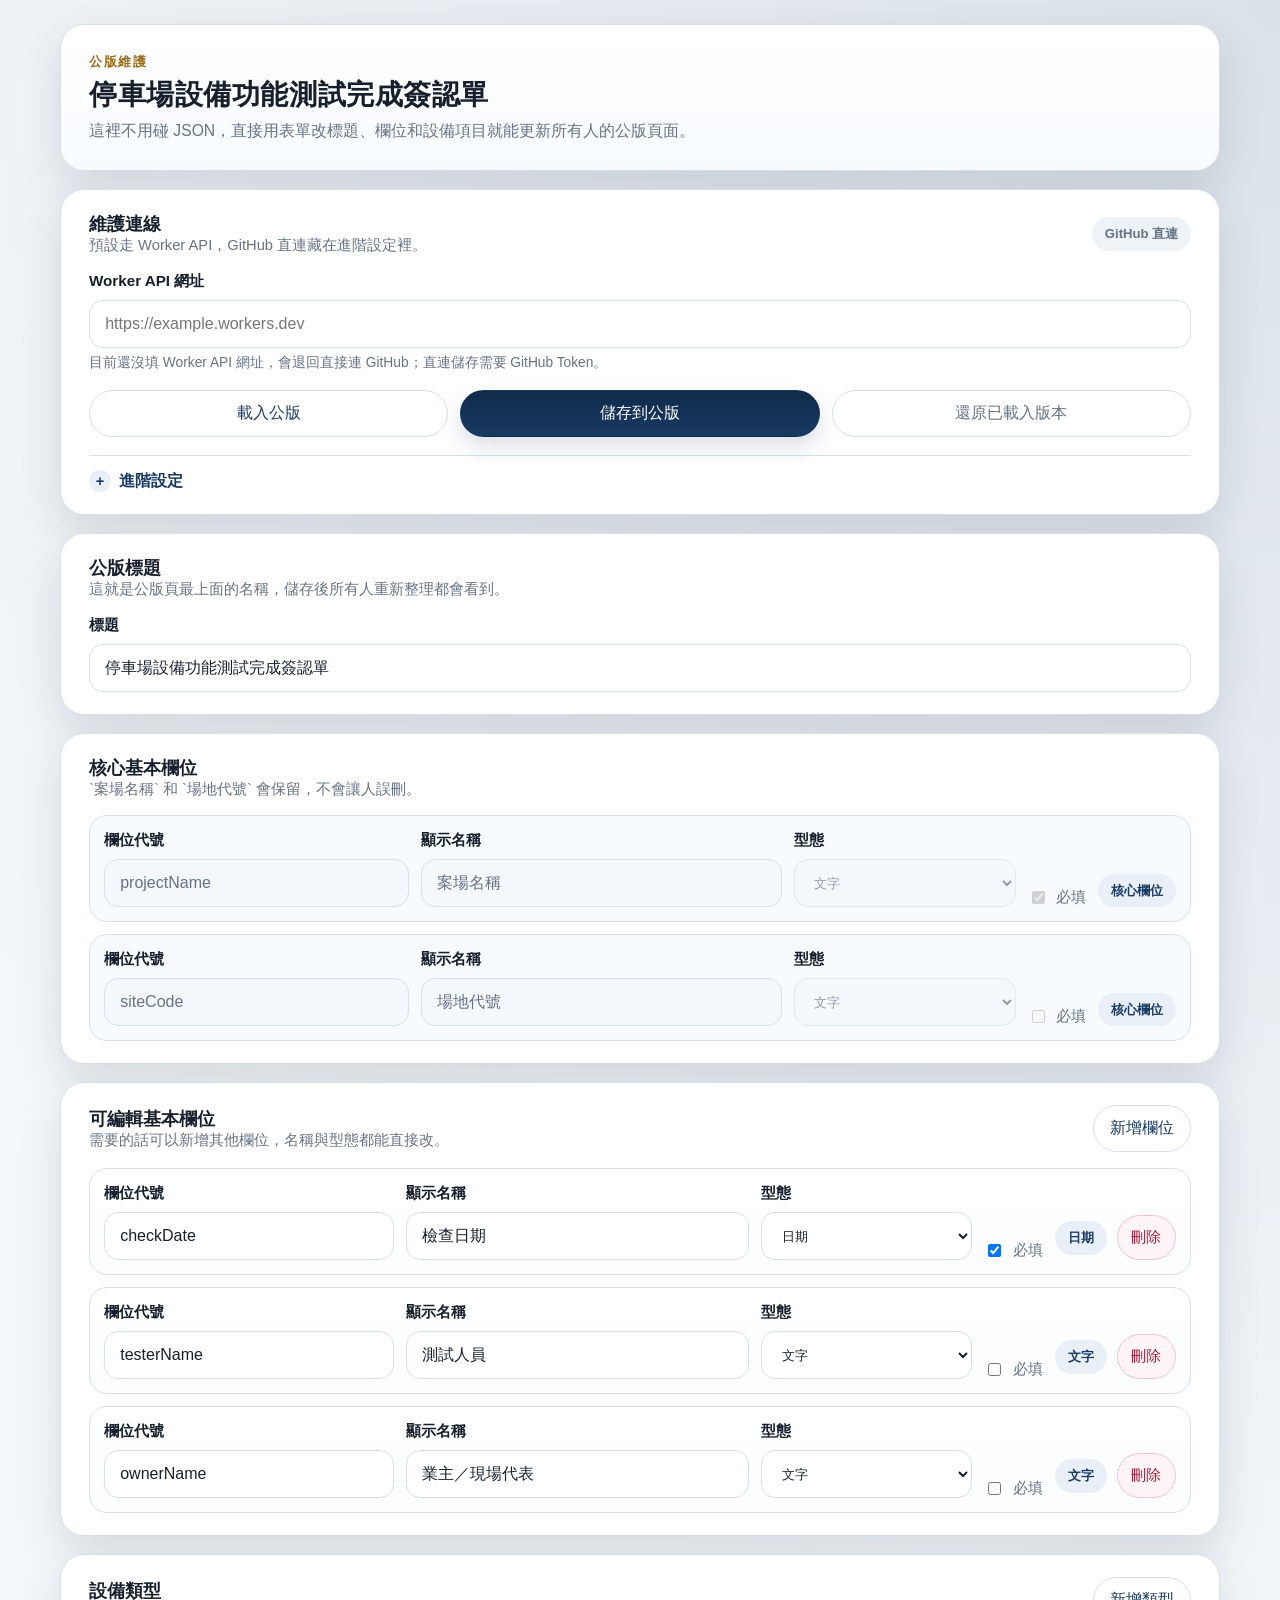
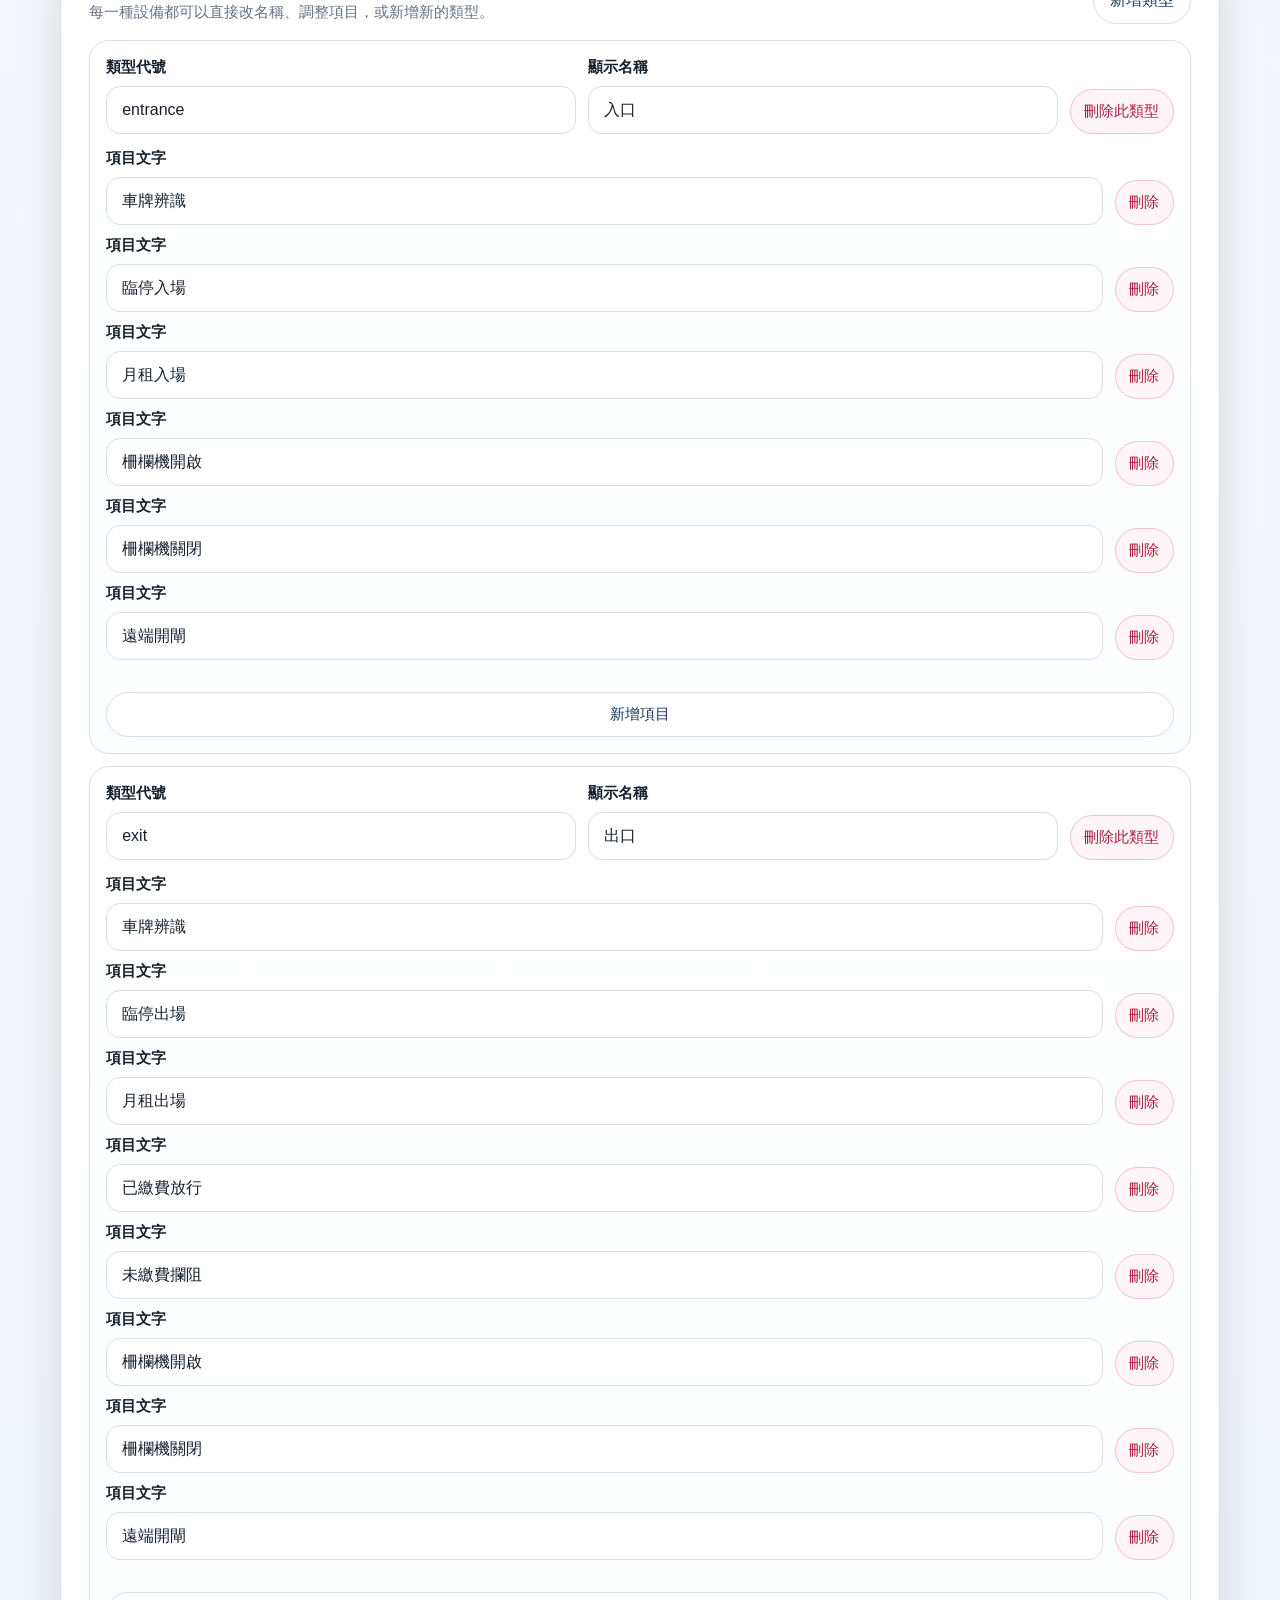
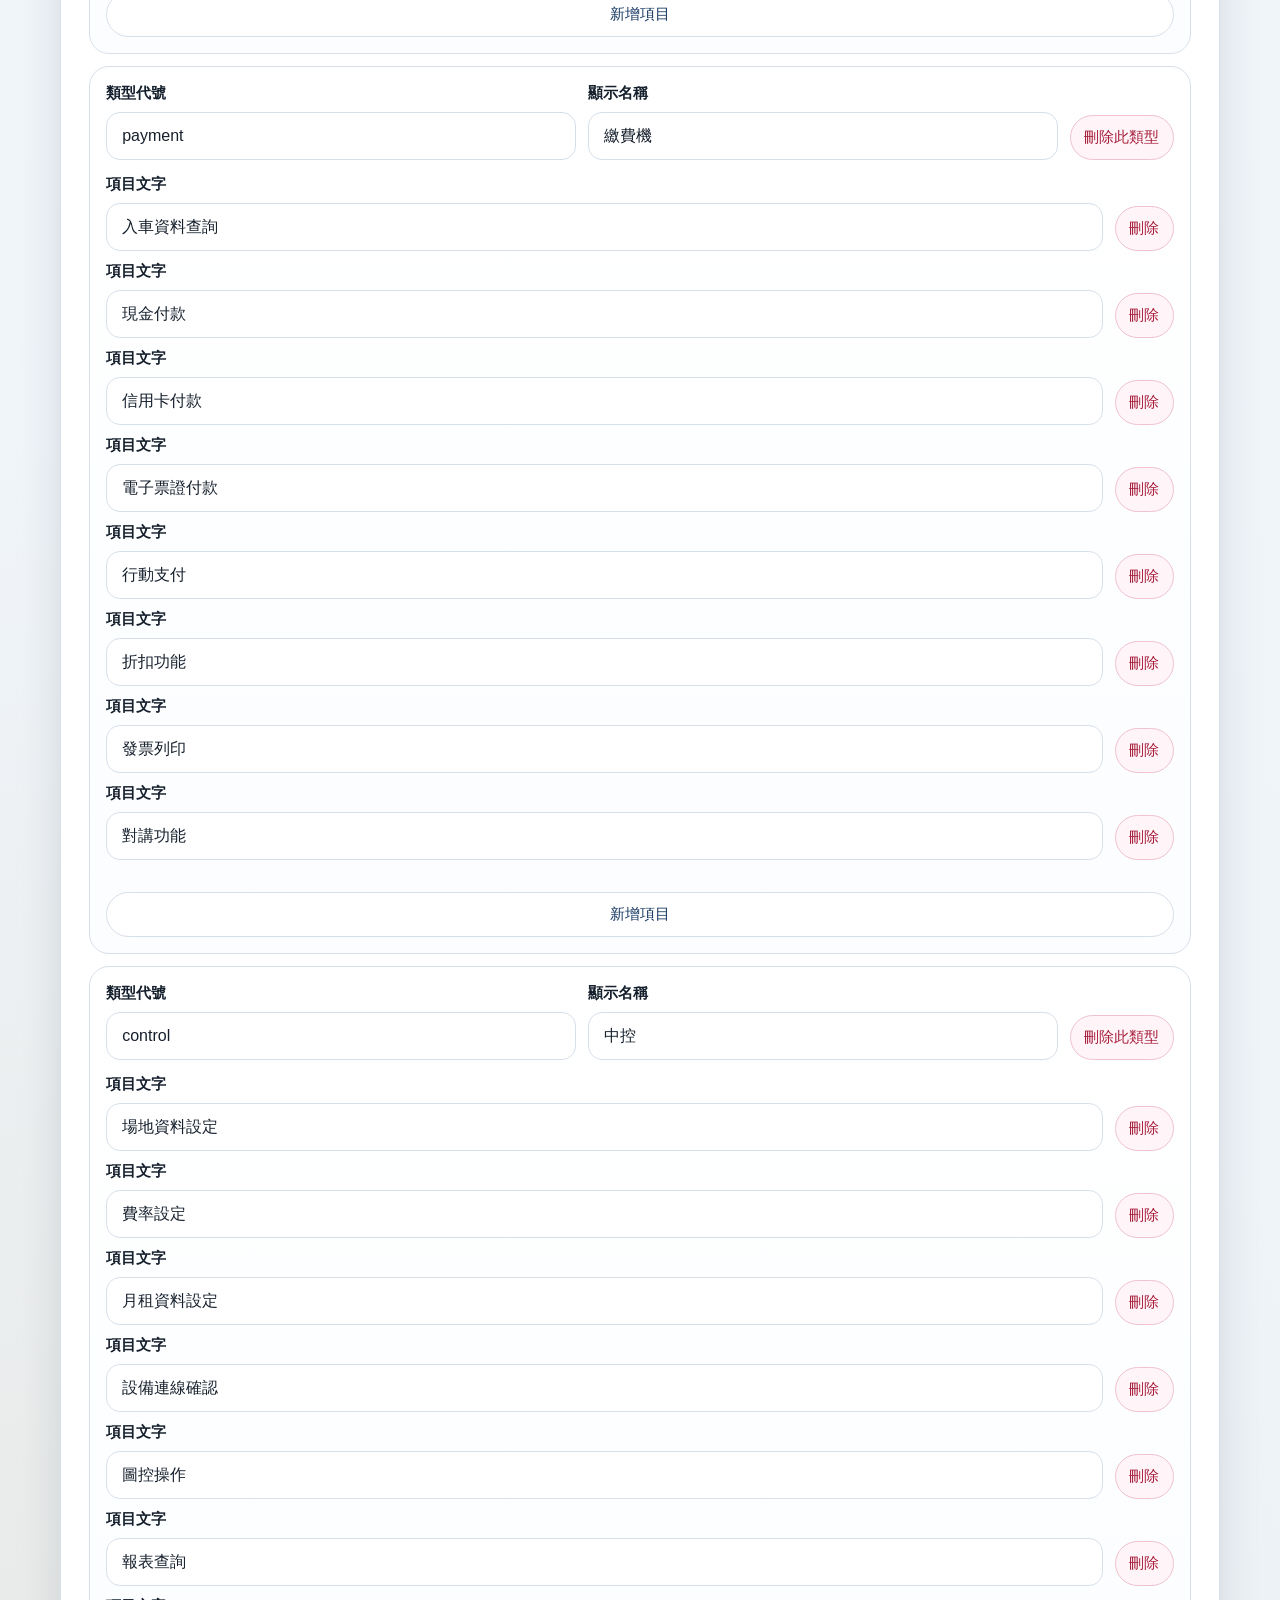
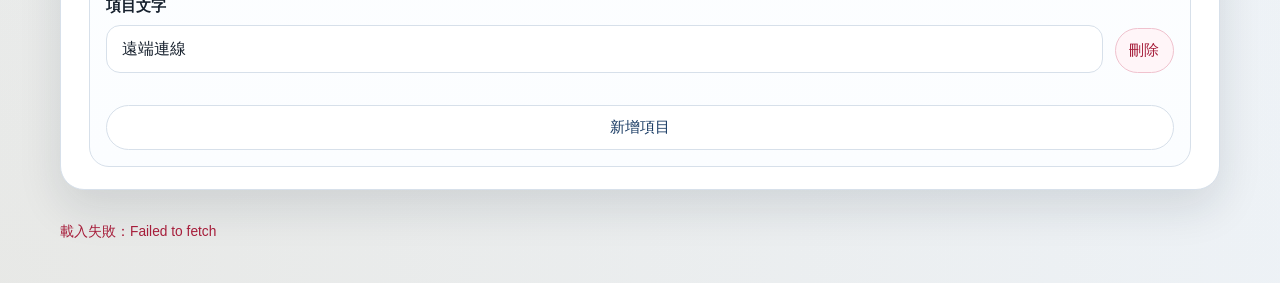
==== admin.html @ f4962835 "feat: add worker-backed maintenance sync" ====
<!doctype html>
<html lang="zh-Hant">
  <head>
    <meta charset="UTF-8" />
    <meta name="viewport" content="width=device-width, initial-scale=1.0" />
    <title>停車場設備功能測試完成簽認單 - 維護頁</title>
    <link rel="stylesheet" href="style.css" />
    <script src="config.js" defer></script>
    <script src="maintenance-settings.js" defer></script>
    <script src="config-loader.js" defer></script>
    <script src="github-contents.js" defer></script>
    <script src="maintenance-sync.js" defer></script>
    <script src="admin-config-form.js" defer></script>
    <script src="admin.js" defer></script>
  </head>
  <body class="admin-page">
    <main class="admin-shell">
      <section class="admin-hero">
        <p class="form-kicker">公版維護</p>
        <h1>停車場設備功能測試完成簽認單</h1>
        <p class="admin-lead">這裡不用碰 JSON，直接用表單改標題、欄位和設備項目就能更新所有人的公版頁面。</p>
      </section>

      <section class="admin-card">
        <div class="section-title">
          <div>
            <h2>維護連線</h2>
            <p>預設走 Worker API，GitHub 直連藏在進階設定裡。</p>
          </div>
          <span id="backend-mode-pill" class="field-pill field-pill--locked">未設定</span>
        </div>

        <div class="field-grid admin-settings-grid">
          <div class="field admin-api-field">
            <label for="api-base-url">Worker API 網址</label>
            <input id="api-base-url" type="url" placeholder="https://example.workers.dev" autocomplete="off" />
            <p id="backend-hint" class="field-help">填入 Worker 後，儲存就會同步到所有人的公版頁面。</p>
          </div>
        </div>

        <div class="inline-actions">
          <button id="load-button" type="button" class="secondary">載入公版</button>
          <button id="save-button" type="button" class="primary">儲存到公版</button>
          <button id="reset-button" type="button" class="ghost">還原已載入版本</button>
        </div>

        <details class="admin-advanced">
          <summary>進階設定</summary>
          <div class="admin-advanced__body">
            <p class="admin-advanced__note">只有 Worker 還沒建好，或要暫時直連 GitHub 時才需要這裡。</p>

            <div class="field-grid admin-settings-grid">
              <div class="field">
                <label for="repo-owner">Repo Owner</label>
                <input id="repo-owner" type="text" autocomplete="off" />
              </div>
              <div class="field">
                <label for="repo-name">Repo Name</label>
                <input id="repo-name" type="text" autocomplete="off" />
              </div>
              <div class="field">
                <label for="repo-branch">Branch</label>
                <input id="repo-branch" type="text" autocomplete="off" />
              </div>
              <div class="field">
                <label for="config-path">config.json 路徑</label>
                <input id="config-path" type="text" autocomplete="off" />
              </div>
              <div class="field admin-token-field">
                <label for="github-token">GitHub Token</label>
                <input id="github-token" type="password" autocomplete="off" />
                <label class="checkbox-inline">
                  <input id="remember-token" type="checkbox" />
                  記住這個 Token
                </label>
              </div>
            </div>
          </div>
        </details>
      </section>

      <section class="admin-card">
        <div class="section-title">
          <div>
            <h2>公版標題</h2>
            <p>這就是公版頁最上面的名稱，儲存後所有人重新整理都會看到。</p>
          </div>
        </div>

        <div class="field">
          <label for="config-title">標題</label>
          <input id="config-title" type="text" autocomplete="off" />
        </div>
      </section>

      <section class="admin-card">
        <div class="section-title">
          <div>
            <h2>核心基本欄位</h2>
            <p>`案場名稱` 和 `場地代號` 會保留，不會讓人誤刪。</p>
          </div>
        </div>

        <div id="core-basic-fields" class="field-list"></div>
      </section>

      <section class="admin-card">
        <div class="section-title">
          <div>
            <h2>可編輯基本欄位</h2>
            <p>需要的話可以新增其他欄位，名稱與型態都能直接改。</p>
          </div>
          <button id="add-basic-field" type="button" class="secondary">新增欄位</button>
        </div>

        <div id="basic-fields-list" class="field-list"></div>
      </section>

      <section class="admin-card">
        <div class="section-title">
          <div>
            <h2>設備類型</h2>
            <p>每一種設備都可以直接改名稱、調整項目，或新增新的類型。</p>
          </div>
          <button id="add-device-type" type="button" class="secondary">新增類型</button>
        </div>

        <div id="device-types-list" class="device-type-list"></div>
      </section>

      <p id="admin-status" class="config-status" aria-live="polite"></p>
    </main>
  </body>
</html>
---- style.css ----
:root {
  --bg: #eef3f8;
  --paper: #ffffff;
  --paper-soft: #f8fbfe;
  --text: #16202d;
  --muted: #667385;
  --line: #d7e0ea;
  --primary: #183a63;
  --primary-strong: #102b4b;
  --primary-soft: #e8eff7;
  --accent: #9b6b15;
  --danger: #a61d3a;
  --shadow: 0 18px 44px rgba(18, 30, 48, 0.12);
  --radius-xl: 24px;
  --radius-lg: 18px;
  --radius-md: 14px;
  --radius-sm: 10px;
}

* {
  box-sizing: border-box;
}

html {
  -webkit-text-size-adjust: 100%;
}

body {
  margin: 0;
  color: var(--text);
  font-family: "Noto Sans TC", "PingFang TC", "Microsoft JhengHei", sans-serif;
  background:
    radial-gradient(circle at top right, rgba(24, 58, 99, 0.12), transparent 32%),
    radial-gradient(circle at bottom left, rgba(155, 107, 21, 0.08), transparent 28%),
    linear-gradient(180deg, #f5f8fb 0%, var(--bg) 100%);
}

body.exporting {
  background: #fff;
}

button,
input,
textarea {
  font: inherit;
}

button {
  border: 1px solid transparent;
  border-radius: 999px;
  min-height: 44px;
  padding: 0.75rem 1rem;
  cursor: pointer;
  transition:
    transform 0.15s ease,
    box-shadow 0.15s ease,
    background-color 0.15s ease,
    color 0.15s ease,
    border-color 0.15s ease;
}

button:hover {
  transform: translateY(-1px);
}

button:active {
  transform: translateY(0);
}

button.primary {
  color: #fff;
  background: linear-gradient(180deg, var(--primary-strong), var(--primary));
  box-shadow: 0 10px 22px rgba(24, 58, 99, 0.16);
}

button.secondary {
  color: var(--primary);
  background: #fff;
  border-color: var(--line);
}

button.ghost {
  color: var(--muted);
  background: #fff;
  border-color: var(--line);
}

button.danger {
  color: var(--danger);
  background: #fff5f8;
  border-color: #f0c2ce;
}

button.small {
  min-height: 38px;
  padding-inline: 0.85rem;
  font-size: 0.92rem;
}

#app {
  width: min(1160px, calc(100% - 32px));
  margin: 0 auto;
  padding: 24px 0 40px;
}

.form-paper {
  overflow: hidden;
  border: 1px solid var(--line);
  border-radius: var(--radius-xl);
  background: var(--paper);
  box-shadow: var(--shadow);
}

.form-header {
  padding: 28px 28px 18px;
  background:
    linear-gradient(180deg, #ffffff 0%, #f8fbff 100%);
  border-bottom: 1px solid var(--line);
}

.form-kicker {
  margin: 0 0 8px;
  font-size: 0.82rem;
  font-weight: 700;
  letter-spacing: 0.12em;
  text-transform: uppercase;
  color: var(--accent);
}

#form-title {
  margin: 0;
  font-size: clamp(1.6rem, 2vw, 2.3rem);
  line-height: 1.2;
  letter-spacing: 0.02em;
}

.form-lead {
  margin: 10px 0 0;
  color: var(--muted);
  font-size: 0.96rem;
}

.config-status {
  margin: 14px 0 0;
  min-height: 1.25rem;
  color: var(--muted);
  font-size: 0.86rem;
  line-height: 1.5;
}

.config-status[data-tone='success'] {
  color: #0f6d3a;
}

.config-status[data-tone='warn'] {
  color: #8a5a00;
}

.config-status[data-tone='error'] {
  color: var(--danger);
}

.admin-shell {
  width: min(1160px, calc(100% - 32px));
  margin: 0 auto;
  padding: 24px 0 40px;
  display: grid;
  gap: 18px;
}

.admin-hero,
.admin-card {
  border: 1px solid var(--line);
  border-radius: var(--radius-xl);
  background: var(--paper);
  box-shadow: var(--shadow);
}

.admin-hero {
  padding: 28px;
  background:
    linear-gradient(180deg, #ffffff 0%, #f7fbff 100%);
}

.admin-hero h1 {
  margin: 0;
  font-size: clamp(1.7rem, 2.2vw, 2.4rem);
  line-height: 1.15;
  letter-spacing: 0.02em;
}

.admin-lead {
  margin: 10px 0 0;
  color: var(--muted);
  font-size: 0.98rem;
}

.admin-card {
  padding: 22px 28px;
}

.admin-settings-grid {
  margin-top: 14px;
}

.admin-api-field {
  grid-column: 1 / -1;
}

.admin-token-field {
  grid-column: 1 / -1;
}

.admin-card .section-title {
  margin-bottom: 16px;
}

.admin-advanced {
  margin-top: 18px;
  padding-top: 14px;
  border-top: 1px solid var(--line);
}

.admin-advanced > summary {
  display: flex;
  align-items: center;
  gap: 8px;
  cursor: pointer;
  font-weight: 700;
  color: var(--primary);
  list-style: none;
}

.admin-advanced > summary::-webkit-details-marker {
  display: none;
}

.admin-advanced > summary::before {
  content: '+';
  display: inline-flex;
  align-items: center;
  justify-content: center;
  width: 22px;
  height: 22px;
  border-radius: 999px;
  background: var(--primary-soft);
  color: var(--primary);
  font-size: 0.9rem;
  line-height: 1;
}

.admin-advanced[open] > summary::before {
  content: '–';
}

.admin-advanced__body {
  margin-top: 12px;
}

.admin-advanced__note {
  margin: 0 0 12px;
  color: var(--muted);
  font-size: 0.92rem;
}

.field-list,
.device-type-list {
  display: flex;
  flex-direction: column;
  gap: 12px;
}

.field-row {
  display: grid;
  grid-template-columns: minmax(0, 1.1fr) minmax(0, 1.3fr) minmax(150px, 0.8fr) auto auto;
  align-items: end;
  gap: 12px;
  padding: 14px;
  border: 1px solid var(--line);
  border-radius: var(--radius-lg);
  background: linear-gradient(180deg, #fff 0%, #fbfdff 100%);
}

.field-row--locked {
  background: #f7fbff;
}

.field-row .field {
  min-width: 0;
}

.field-row__meta {
  display: flex;
  align-items: center;
  justify-content: flex-end;
  flex-wrap: wrap;
  gap: 10px;
}

.field-pill {
  display: inline-flex;
  align-items: center;
  gap: 6px;
  padding: 0.48rem 0.8rem;
  border-radius: 999px;
  background: var(--primary-soft);
  color: var(--primary);
  font-size: 0.82rem;
  font-weight: 700;
  white-space: nowrap;
}

.field-pill--locked {
  background: #eef3f8;
  color: var(--muted);
}

.field-inline {
  justify-self: start;
}

.field-row .field input,
.field-row .field textarea,
.field-row .field select,
.device-type-card .field input,
.device-type-card .field textarea,
.device-type-card .field select {
  width: 100%;
  min-height: 48px;
  padding: 0.8rem 0.95rem;
  border: 1px solid var(--line);
  border-radius: var(--radius-md);
  background: #fff;
  color: var(--text);
  transition: border-color 0.15s ease, box-shadow 0.15s ease;
}

.field-row .field textarea {
  min-height: 96px;
}

.field-row .field input:focus,
.field-row .field textarea:focus,
.field-row .field select:focus,
.device-type-card .field input:focus,
.device-type-card .field textarea:focus,
.device-type-card .field select:focus {
  outline: none;
  border-color: #8fa5bf;
  box-shadow: 0 0 0 3px rgba(24, 58, 99, 0.12);
}

.field-row .field input:disabled,
.field-row .field textarea:disabled,
.field-row .field select:disabled,
.device-type-card .field input:disabled,
.device-type-card .field textarea:disabled,
.device-type-card .field select:disabled {
  color: var(--muted);
  background: #f4f7fb;
}

.device-type-card {
  display: grid;
  gap: 14px;
  padding: 16px;
  border: 1px solid var(--line);
  border-radius: 20px;
  background: linear-gradient(180deg, #fff 0%, #fbfdff 100%);
}

.device-type-card__head {
  display: grid;
  grid-template-columns: repeat(2, minmax(0, 1fr)) auto;
  gap: 12px;
  align-items: end;
}

.device-type-card__head .field {
  min-width: 0;
}

.device-item-list {
  display: flex;
  flex-direction: column;
  gap: 10px;
}

.device-item-row {
  display: grid;
  grid-template-columns: minmax(0, 1fr) auto;
  gap: 12px;
  align-items: end;
}

.device-item-row__field {
  margin: 0;
}

.device-type-actions {
  margin-top: 0;
}

.checkbox-inline {
  display: inline-flex;
  align-items: center;
  gap: 0.55rem;
  margin-top: 0.75rem;
  color: var(--muted);
  font-size: 0.92rem;
}

.inline-actions {
  display: flex;
  flex-wrap: wrap;
  gap: 12px;
  margin-top: 18px;
}

.inline-actions button {
  flex: 1 1 180px;
}

.section-card {
  padding: 22px 28px;
  border-bottom: 1px solid var(--line);
}

.section-title {
  display: flex;
  align-items: center;
  justify-content: space-between;
  gap: 12px;
  margin: 0 0 14px;
}

.section-title h2,
.section-title h3 {
  margin: 0;
  font-size: 1.1rem;
}

.section-title p {
  margin: 0;
  color: var(--muted);
  font-size: 0.92rem;
}

.field-grid {
  display: grid;
  grid-template-columns: repeat(2, minmax(0, 1fr));
  gap: 16px;
}

.field {
  display: flex;
  flex-direction: column;
  gap: 8px;
}

.field label {
  font-size: 0.95rem;
  font-weight: 700;
}

.required-mark {
  margin-left: 4px;
  color: var(--accent);
}

.field input,
.field textarea {
  width: 100%;
  min-height: 48px;
  padding: 0.8rem 0.95rem;
  border: 1px solid var(--line);
  border-radius: var(--radius-md);
  background: #fff;
  color: var(--text);
  transition: border-color 0.15s ease, box-shadow 0.15s ease;
}

.field select {
  width: 100%;
  min-height: 48px;
  padding: 0.8rem 0.95rem;
  border: 1px solid var(--line);
  border-radius: var(--radius-md);
  background: #fff;
  color: var(--text);
}

.field textarea {
  min-height: 120px;
  resize: vertical;
}

.field input:focus,
.field textarea:focus,
.field select:focus,
.device-card input:focus,
.device-card select:focus,
.signature-card canvas:focus {
  outline: none;
  border-color: #8fa5bf;
  box-shadow: 0 0 0 3px rgba(24, 58, 99, 0.12);
}

.field input:disabled,
.field textarea:disabled,
.field select:disabled {
  color: var(--muted);
  background: #f4f7fb;
}

.field-help {
  margin: -2px 0 0;
  font-size: 0.86rem;
  color: var(--muted);
}

.device-action-grid {
  display: flex;
  flex-wrap: wrap;
  gap: 12px;
}

.device-list {
  display: flex;
  flex-direction: column;
  gap: 16px;
  padding: 18px 28px 22px;
  border-bottom: 1px solid var(--line);
}

.device-card {
  padding: 18px;
  border: 1px solid var(--line);
  border-radius: 20px;
  background: linear-gradient(180deg, #fff 0%, #fbfdff 100%);
  break-inside: avoid;
  page-break-inside: avoid;
}

.device-card__head {
  display: flex;
  justify-content: space-between;
  align-items: flex-start;
  gap: 12px;
  margin-bottom: 14px;
}

.device-card__title {
  margin: 0;
  font-size: 1.12rem;
}

.device-card__meta {
  margin-top: 4px;
  color: var(--muted);
  font-size: 0.92rem;
}

.device-fields {
  display: grid;
  grid-template-columns: repeat(2, minmax(0, 1fr));
  gap: 12px;
  margin-bottom: 16px;
}

.device-field {
  display: flex;
  flex-direction: column;
  gap: 8px;
}

.device-field label {
  font-size: 0.9rem;
  font-weight: 700;
}

.device-field input {
  width: 100%;
  min-height: 46px;
  padding: 0.75rem 0.9rem;
  border: 1px solid var(--line);
  border-radius: var(--radius-md);
  background: #fff;
}

.device-items {
  display: grid;
  grid-template-columns: repeat(2, minmax(0, 1fr));
  gap: 10px 12px;
}

.check-item {
  display: flex;
  align-items: flex-start;
  gap: 10px;
  padding: 10px 12px;
  border: 1px solid #e2e8f0;
  border-radius: 14px;
  background: #fff;
}

.check-item input {
  width: 20px;
  height: 20px;
  margin-top: 2px;
  flex: 0 0 auto;
  accent-color: var(--primary);
}

.check-item span {
  line-height: 1.4;
}

.device-actions {
  display: flex;
  flex-wrap: wrap;
  gap: 10px;
  margin-top: 14px;
}

.empty-state {
  padding: 18px;
  border: 1px dashed var(--line);
  border-radius: 16px;
  background: var(--paper-soft);
  color: var(--muted);
}

.signature-grid {
  display: grid;
  grid-template-columns: repeat(2, minmax(0, 1fr));
  gap: 16px;
}

.signature-intro {
  margin: 0 0 14px;
  padding: 12px 14px;
  border-radius: 14px;
  background: #f4f7fb;
  color: var(--text);
}

.signature-card {
  padding: 16px;
  border: 1px solid var(--line);
  border-radius: 18px;
  background: #fff;
  break-inside: avoid;
  page-break-inside: avoid;
}

.signature-card__head {
  display: flex;
  align-items: flex-start;
  justify-content: space-between;
  gap: 12px;
  margin-bottom: 10px;
}

.signature-card__title {
  margin: 0;
  font-size: 1rem;
}

.signature-card__note {
  margin: 6px 0 0;
  color: var(--muted);
  font-size: 0.88rem;
}

.signature-canvas {
  display: block;
  width: 100%;
  height: 180px;
  border: 1px solid #cfd7e3;
  border-radius: 16px;
  background:
    linear-gradient(180deg, #fff 0%, #fbfdff 100%);
  touch-action: none;
}

.signature-actions {
  display: flex;
  justify-content: flex-end;
  gap: 10px;
  margin-top: 12px;
}

.form-footer {
  padding: 18px 28px 24px;
}

.form-footer__row {
  display: flex;
  justify-content: space-between;
  gap: 12px;
  color: var(--muted);
  font-size: 0.92rem;
}

.form-footer__row strong {
  color: var(--text);
}

.action-bar {
  display: flex;
  flex-wrap: wrap;
  gap: 12px;
  padding-top: 20px;
}

.action-bar button {
  flex: 1 1 180px;
}

.no-print {
  /* 於列印與匯出模式中隱藏。 */
}

.exporting .no-print,
.exporting #device-action-section,
.exporting .empty-state-action,
.exporting .signature-actions,
.exporting .device-actions,
.exporting #action-buttons {
  display: none !important;
}

.exporting #app {
  width: min(980px, calc(100% - 16px));
}

.exporting .form-paper {
  box-shadow: none;
}

.exporting body {
  background: #fff;
}

@media (max-width: 860px) {
  #app {
    width: min(100%, calc(100% - 18px));
    padding-top: 12px;
  }

  .field-grid,
  .device-fields,
  .device-items,
  .signature-grid {
    grid-template-columns: 1fr;
  }

  .section-card,
  .device-list,
  .form-header,
  .form-footer {
    padding-left: 16px;
    padding-right: 16px;
  }

  .device-card__head,
  .signature-card__head,
  .form-footer__row {
    flex-direction: column;
    align-items: flex-start;
  }

  .action-bar button {
    flex-basis: 100%;
  }

  .admin-shell {
    width: min(100%, calc(100% - 18px));
    padding-top: 12px;
  }

  .admin-hero,
  .admin-card {
    padding-left: 16px;
    padding-right: 16px;
  }

  .inline-actions button {
    flex-basis: 100%;
  }

  .field-row,
  .device-type-card__head,
  .device-item-row {
    grid-template-columns: 1fr;
  }

  .field-row__meta {
    justify-content: flex-start;
  }

  .field-inline {
    justify-self: start;
  }

  .device-type-card__head .field {
    width: 100%;
  }
}

@media print {
  @page {
    size: A4;
    margin: 12mm;
  }

  body {
    background: #fff !important;
    color: #000;
    -webkit-print-color-adjust: exact;
    print-color-adjust: exact;
  }

  #app {
    width: 100% !important;
    padding: 0 !important;
  }

  .form-paper {
    border: none;
    border-radius: 0;
    box-shadow: none;
  }

  #device-action-section,
  #action-buttons,
  .no-print,
  .signature-actions,
  .empty-state-action {
    display: none !important;
  }

  .section-card,
  .device-card,
  .signature-card,
  .device-list,
  .form-header,
  .form-footer {
    break-inside: avoid;
    page-break-inside: avoid;
  }

  .field input,
  .field textarea,
  .device-field input,
  .signature-canvas {
    box-shadow: none !important;
  }
}
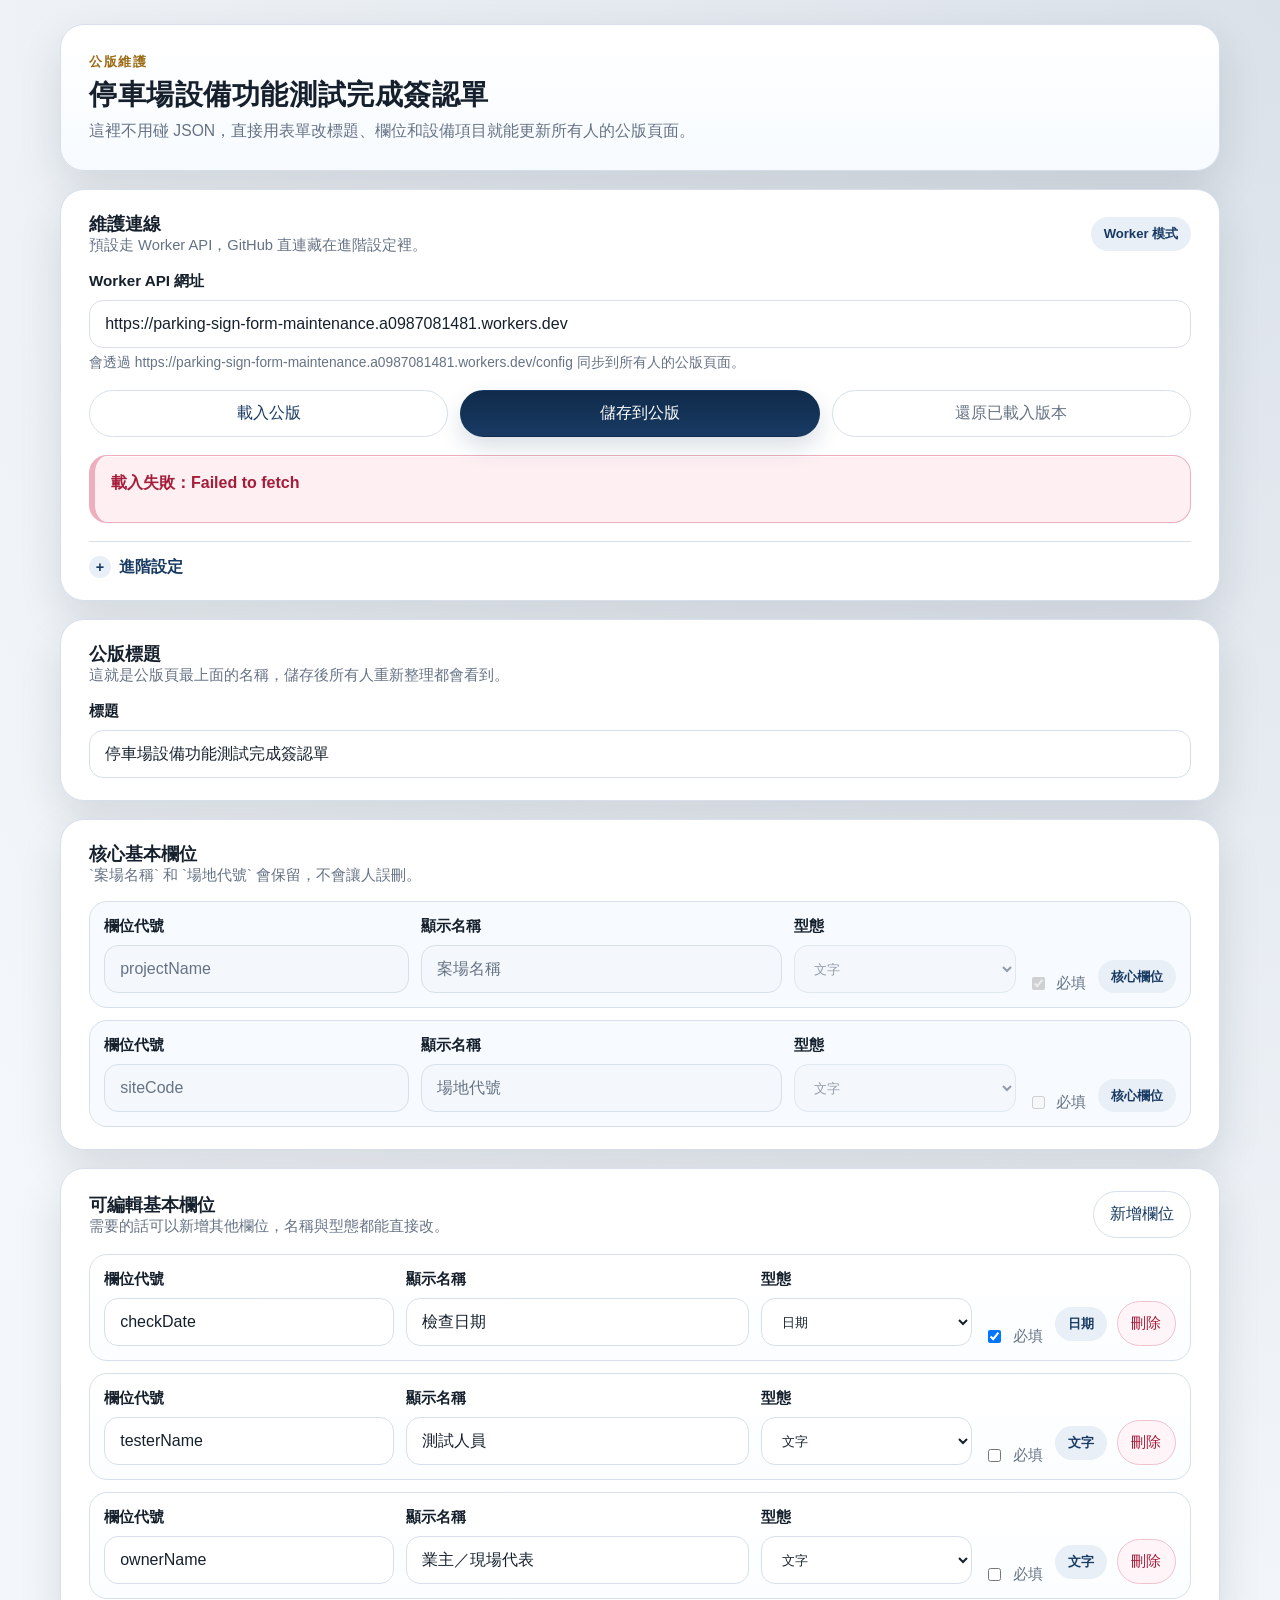
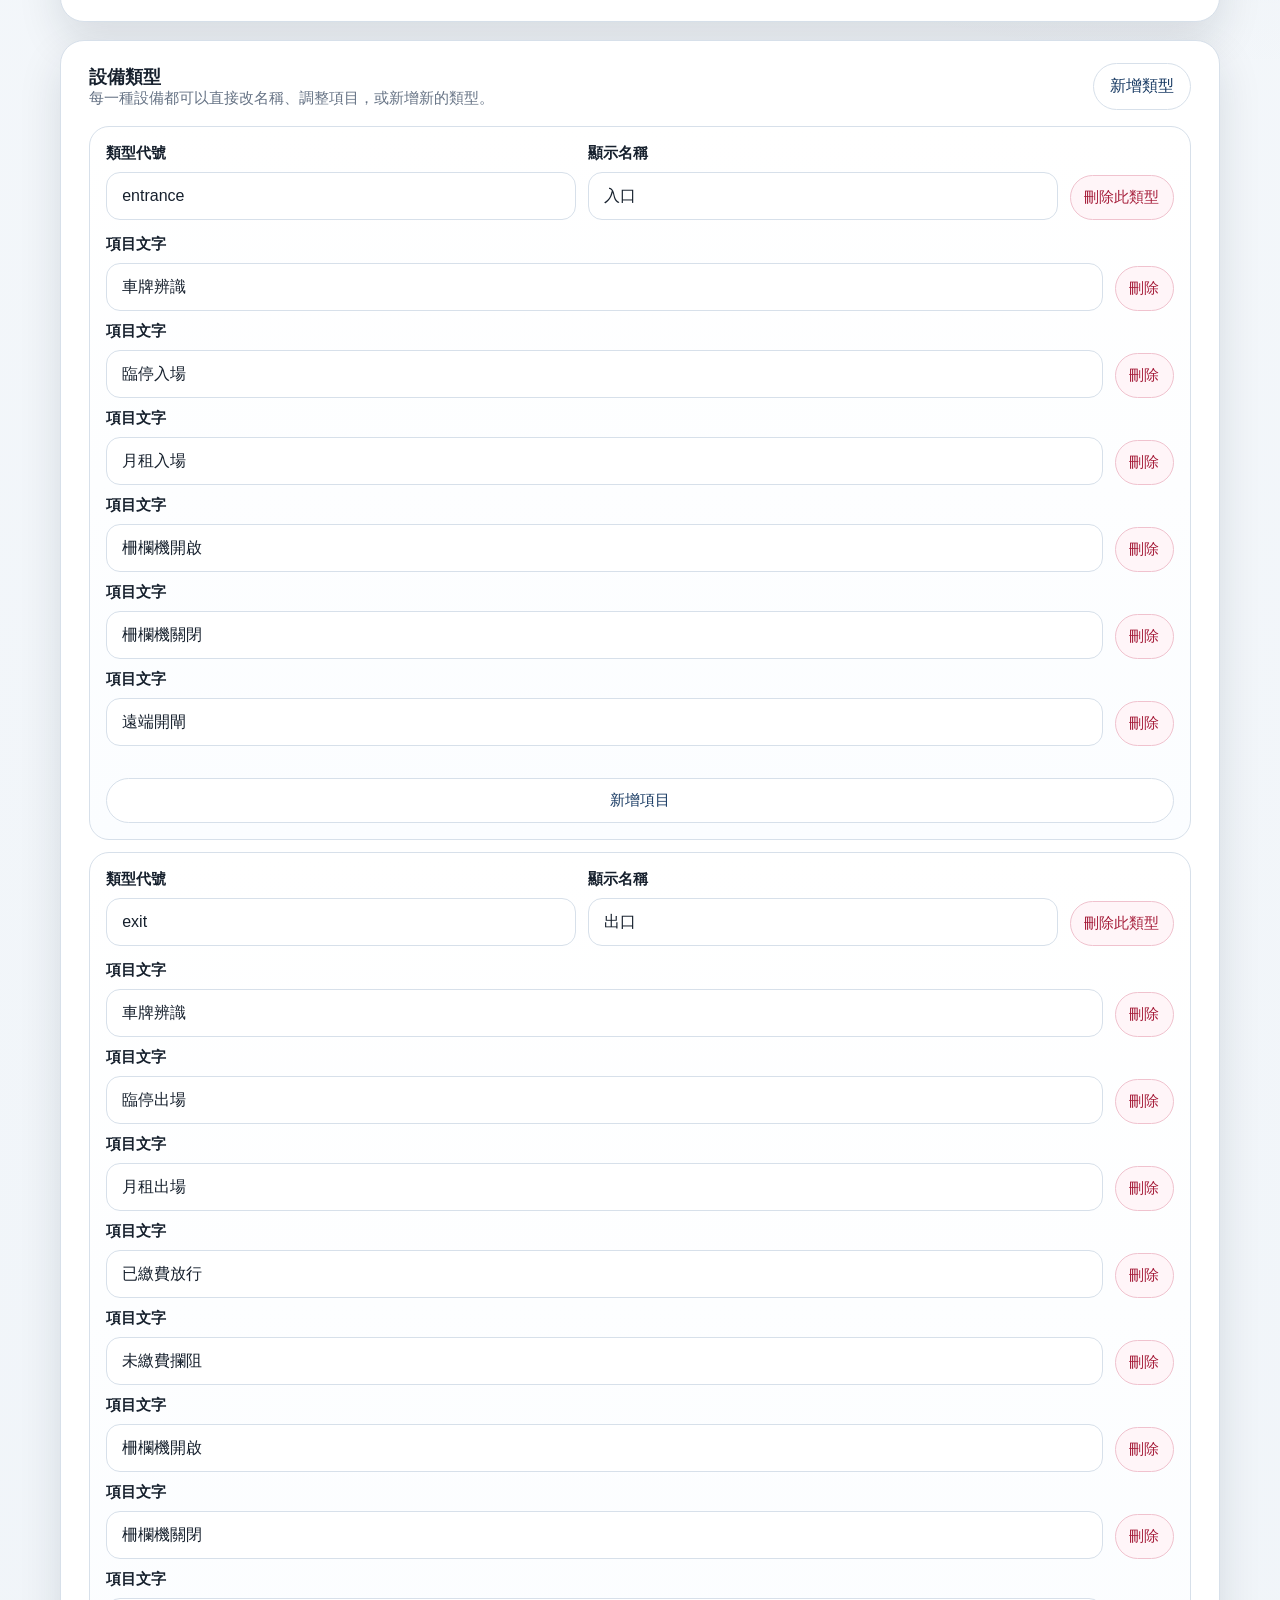
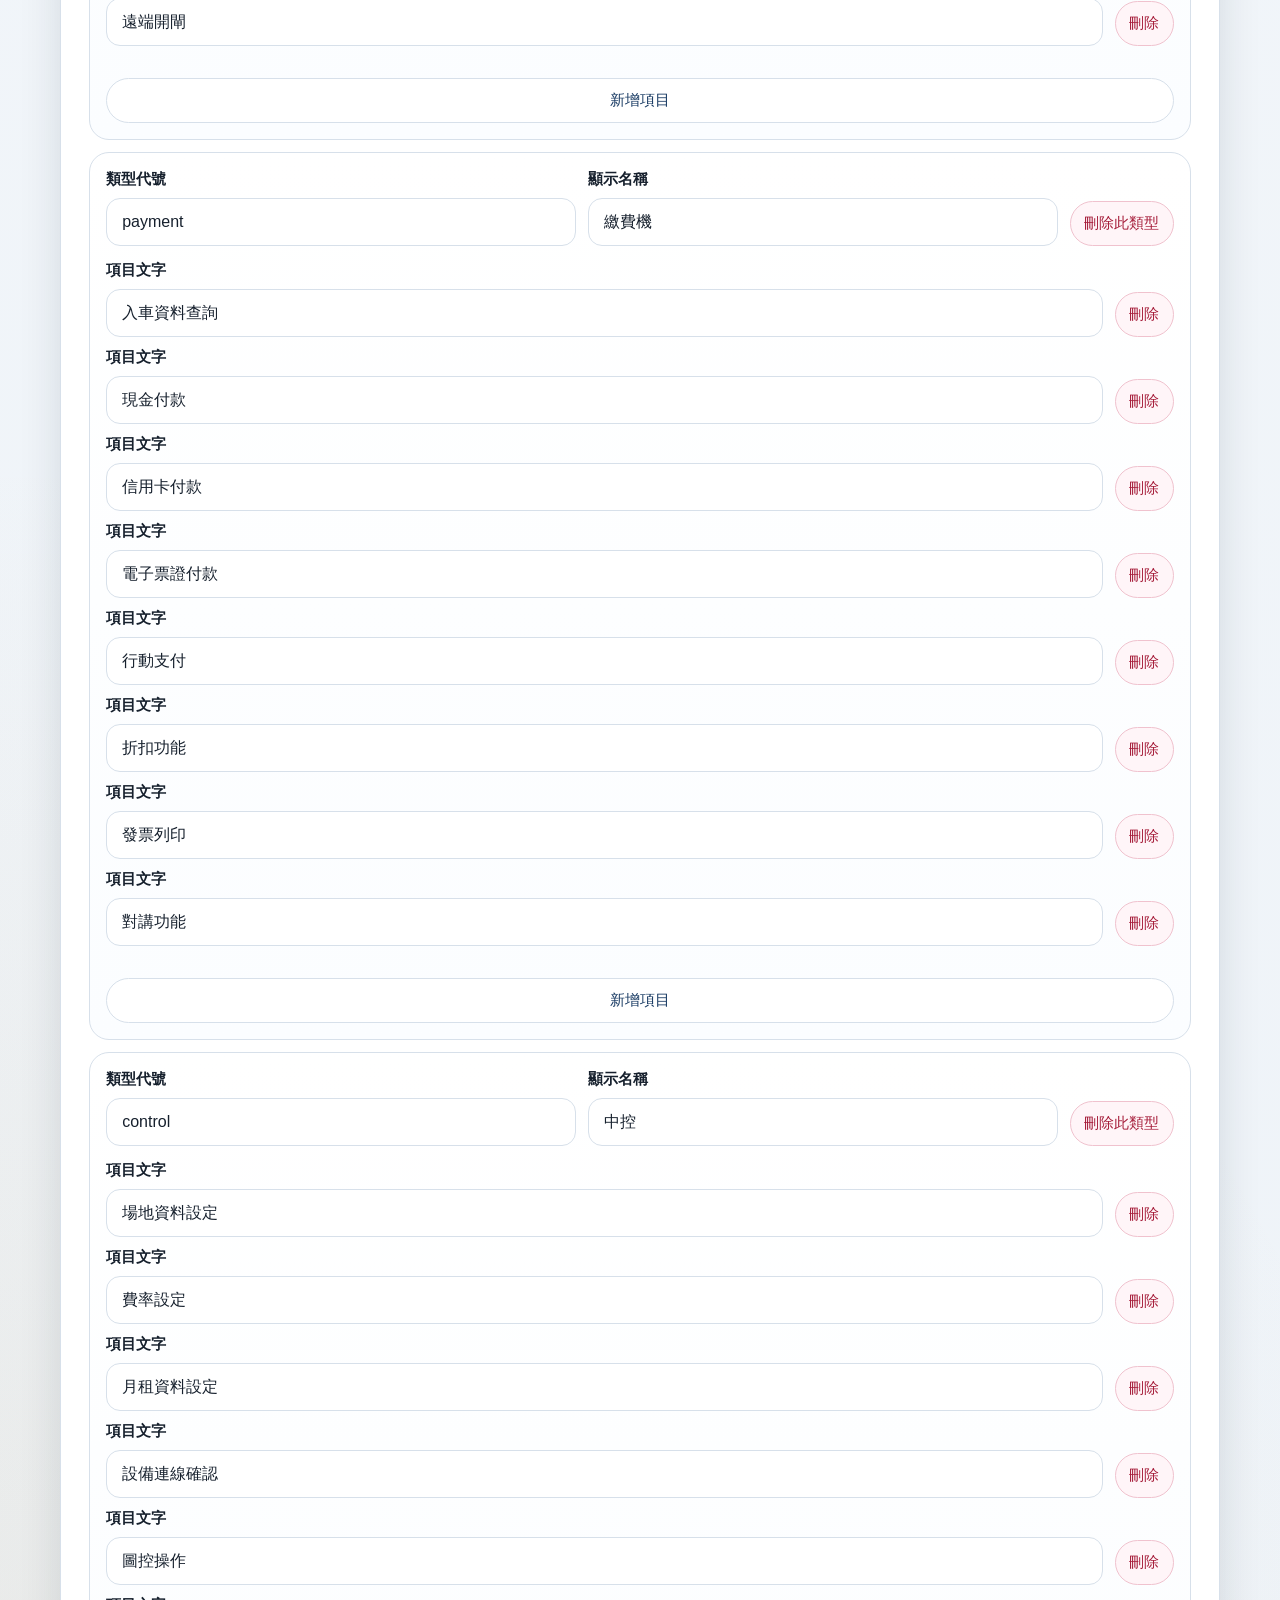
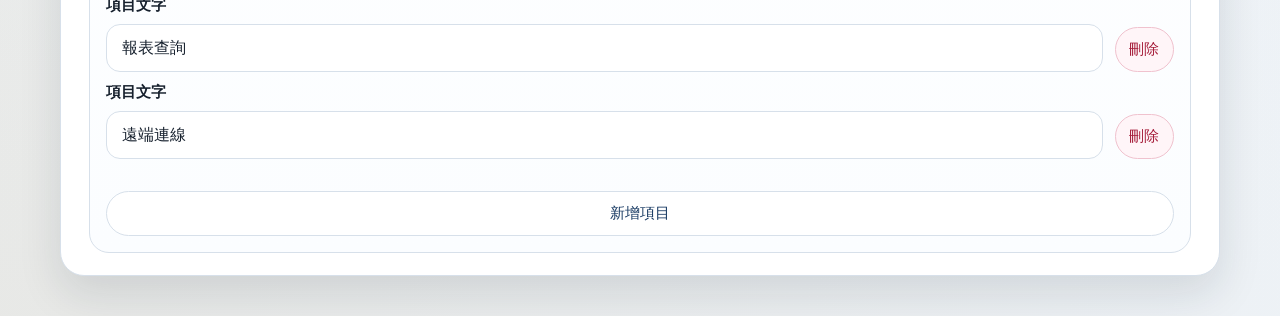
==== commit 0165be93: "feat(admin): highlight sync status banner" ====
--- a/admin.html
+++ b/admin.html
@@ -43,6 +43,8 @@
           <button id="save-button" type="button" class="primary">儲存到公版</button>
           <button id="reset-button" type="button" class="ghost">還原已載入版本</button>
         </div>
+
+        <p id="admin-status" class="config-status admin-status-banner" aria-live="polite" aria-atomic="true"></p>
 
         <details class="admin-advanced">
           <summary>進階設定</summary>
@@ -127,8 +129,6 @@
 
         <div id="device-types-list" class="device-type-list"></div>
       </section>
-
-      <p id="admin-status" class="config-status" aria-live="polite"></p>
     </main>
   </body>
 </html>
--- a/style.css
+++ b/style.css
@@ -160,6 +160,40 @@
   color: var(--danger);
 }
 
+.admin-page .config-status.admin-status-banner {
+  margin-top: 18px;
+  padding: 14px 16px;
+  border: 1px solid #c9d7e7;
+  border-left-width: 6px;
+  border-radius: 18px;
+  background: #eef4fb;
+  color: var(--primary-strong);
+  font-size: 1rem;
+  font-weight: 700;
+  line-height: 1.65;
+  min-height: 68px;
+  box-shadow: inset 0 1px 0 rgba(255, 255, 255, 0.85);
+  scroll-margin-top: 16px;
+}
+
+.admin-page .config-status.admin-status-banner[data-tone='success'] {
+  background: #ecf8ef;
+  border-color: #9fd1b1;
+  color: #0f6d3a;
+}
+
+.admin-page .config-status.admin-status-banner[data-tone='warn'] {
+  background: #fff7e2;
+  border-color: #e6c26a;
+  color: #8a5a00;
+}
+
+.admin-page .config-status.admin-status-banner[data-tone='error'] {
+  background: #fdeff2;
+  border-color: #eeaebd;
+  color: var(--danger);
+}
+
 .admin-shell {
   width: min(1160px, calc(100% - 32px));
   margin: 0 auto;
